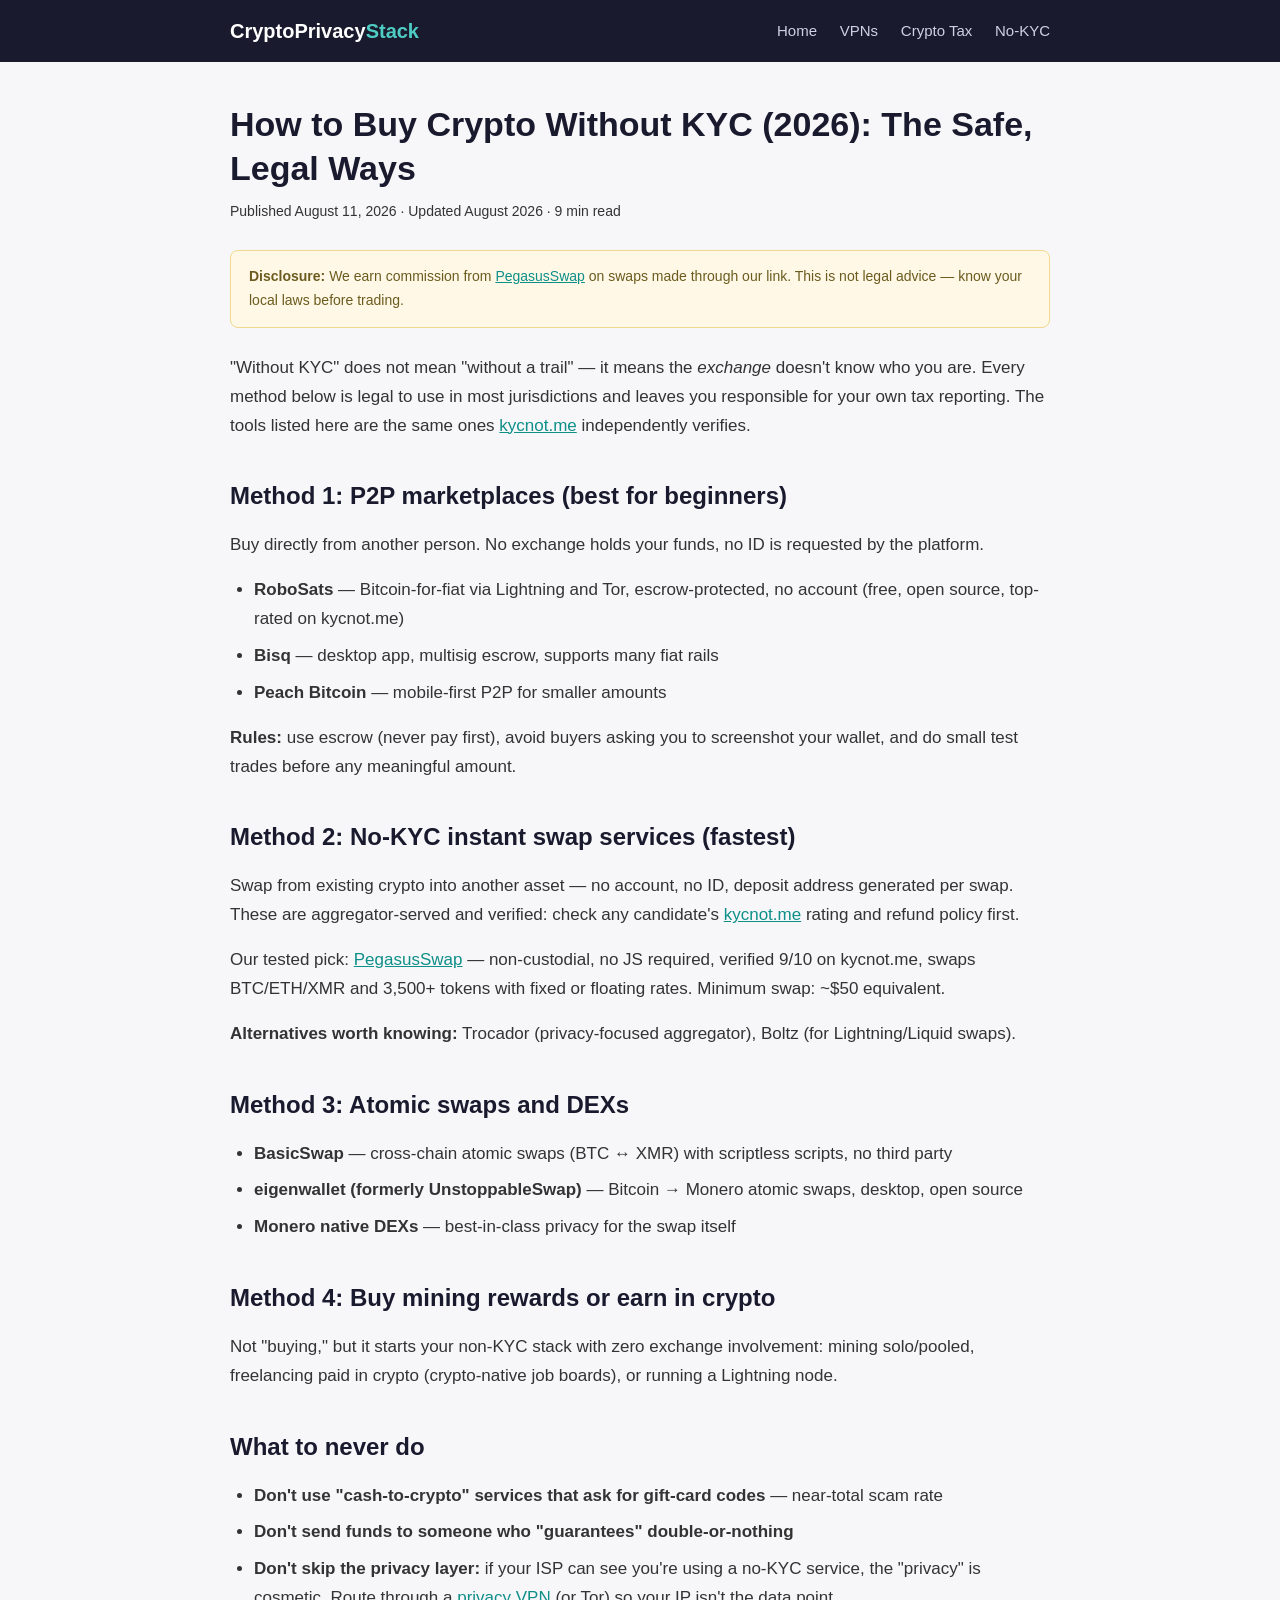
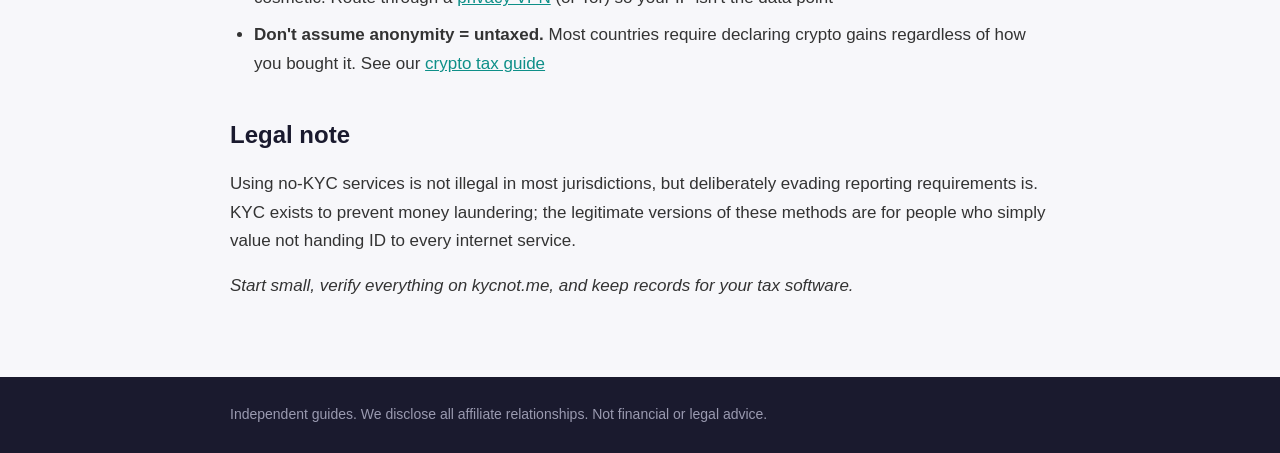
==== articles/how-to-buy-crypto-without-kyc.html @ 2a3b34c2 "Add files via upload" ====
<!DOCTYPE html>
<html lang="en">
<head>
<meta charset="UTF-8">
<meta name="viewport" content="width=device-width, initial-scale=1.0">
<title>How to Buy Crypto Without KYC (2026): The Safe, Legal Ways</title>
<meta name="description" content="Legal ways to buy crypto without handing over ID: P2P marketplaces, atomic swaps, no-KYC exchanges and VPN-protected swaps. Plus what to never do.">
<link rel="canonical" href="https://cryptoprivacystack.github.io/articles/how-to-buy-crypto-without-kyc.html">
<link rel="stylesheet" href="/css/style.css">
<script type="application/ld+json">
{
  "@context": "https://schema.org",
  "@type": "Article",
  "headline": "How to Buy Crypto Without KYC (2026)",
  "datePublished": "2026-08-11",
  "author": {"@type": "Organization", "name": "CryptoPrivacyStack"},
  "publisher": {"@type": "Organization", "name": "CryptoPrivacyStack"}
}
</script>
</head>
<body>
<header>
  <div class="wrap">
    <a class="logo" href="/">CryptoPrivacy<span class="accent">Stack</span></a>
    <nav>
      <a href="/">Home</a>
      <a href="/articles/best-vpn-for-privacy-2026.html">VPNs</a>
      <a href="/articles/koinly-vs-cointracker-vs-coinledger.html">Crypto Tax</a>
      <a href="/articles/how-to-buy-crypto-without-kyc.html">No-KYC</a>
    </nav>
  </div>
</header>

<main class="wrap">
<article class="post">
  <h1>How to Buy Crypto Without KYC (2026): The Safe, Legal Ways</h1>
  <p class="meta">Published August 11, 2026 · Updated August 2026 · 9 min read</p>

  <div class="disclosure">
    <strong>Disclosure:</strong> We earn commission from <a href="[AFFILIATE_PEGASUS]" rel="nofollow sponsored">PegasusSwap</a> on swaps made through our link. This is not legal advice — know your local laws before trading.
  </div>

  <p>"Without KYC" does not mean "without a trail" — it means the <em>exchange</em> doesn't know who you are. Every method below is legal to use in most jurisdictions and leaves you responsible for your own tax reporting. The tools listed here are the same ones <a href="https://kycnot.me" rel="nofollow">kycnot.me</a> independently verifies.</p>

  <h2>Method 1: P2P marketplaces (best for beginners)</h2>
  <p>Buy directly from another person. No exchange holds your funds, no ID is requested by the platform.</p>
  <ul>
    <li><strong>RoboSats</strong> — Bitcoin-for-fiat via Lightning and Tor, escrow-protected, no account (free, open source, top-rated on kycnot.me)</li>
    <li><strong>Bisq</strong> — desktop app, multisig escrow, supports many fiat rails</li>
    <li><strong>Peach Bitcoin</strong> — mobile-first P2P for smaller amounts</li>
  </ul>
  <p><strong>Rules:</strong> use escrow (never pay first), avoid buyers asking you to screenshot your wallet, and do small test trades before any meaningful amount.</p>

  <h2>Method 2: No-KYC instant swap services (fastest)</h2>
  <p>Swap from existing crypto into another asset — no account, no ID, deposit address generated per swap. These are aggregator-served and verified: check any candidate's <a href="https://kycnot.me" rel="nofollow">kycnot.me</a> rating and refund policy first.</p>
  <p>Our tested pick: <a href="[AFFILIATE_PEGASUS]" rel="nofollow sponsored">PegasusSwap</a> — non-custodial, no JS required, verified 9/10 on kycnot.me, swaps BTC/ETH/XMR and 3,500+ tokens with fixed or floating rates. Minimum swap: ~$50 equivalent.</p>
  <p><strong>Alternatives worth knowing:</strong> Trocador (privacy-focused aggregator), Boltz (for Lightning/Liquid swaps).</p>

  <h2>Method 3: Atomic swaps and DEXs</h2>
  <ul>
    <li><strong>BasicSwap</strong> — cross-chain atomic swaps (BTC ↔ XMR) with scriptless scripts, no third party</li>
    <li><strong>eigenwallet (formerly UnstoppableSwap)</strong> — Bitcoin → Monero atomic swaps, desktop, open source</li>
    <li><strong>Monero native DEXs</strong> — best-in-class privacy for the swap itself</li>
  </ul>

  <h2>Method 4: Buy mining rewards or earn in crypto</h2>
  <p>Not "buying," but it starts your non-KYC stack with zero exchange involvement: mining solo/pooled, freelancing paid in crypto (crypto-native job boards), or running a Lightning node.</p>

  <h2>What to never do</h2>
  <ul>
    <li><strong>Don't use "cash-to-crypto" services that ask for gift-card codes</strong> — near-total scam rate</li>
    <li><strong>Don't send funds to someone who "guarantees" double-or-nothing</strong></li>
    <li><strong>Don't skip the privacy layer:</strong> if your ISP can see you're using a no-KYC service, the "privacy" is cosmetic. Route through a <a href="/articles/best-vpn-for-privacy-2026.html">privacy VPN</a> (or Tor) so your IP isn't the data point</li>
    <li><strong>Don't assume anonymity = untaxed.</strong> Most countries require declaring crypto gains regardless of how you bought it. See our <a href="/articles/koinly-vs-cointracker-vs-coinledger.html">crypto tax guide</a></li>
  </ul>

  <h2>Legal note</h2>
  <p>Using no-KYC services is not illegal in most jurisdictions, but deliberately evading reporting requirements is. KYC exists to prevent money laundering; the legitimate versions of these methods are for people who simply value not handing ID to every internet service.</p>

  <p><em>Start small, verify everything on kycnot.me, and keep records for your tax software.</em></p>
</article>
</main>

<footer>
  <div class="wrap">
    <p>Independent guides. We disclose all affiliate relationships. Not financial or legal advice.</p>
  </div>
</footer>
</body>
</html>
---- css/style.css ----
* { margin: 0; padding: 0; box-sizing: border-box; }

body {
  font-family: -apple-system, BlinkMacSystemFont, "Segoe UI", Roboto, Helvetica, Arial, sans-serif;
  line-height: 1.7;
  color: #1a1a2e;
  background: #f7f7fa;
  font-size: 17px;
}

.wrap { max-width: 860px; margin: 0 auto; padding: 0 20px; }

header {
  background: #1a1a2e;
  padding: 14px 0;
  position: sticky;
  top: 0;
  z-index: 10;
}

header .wrap { display: flex; justify-content: space-between; align-items: center; }

.logo { color: #fff; text-decoration: none; font-weight: 700; font-size: 20px; }
.logo .accent { color: #4ecdc4; }

nav a { color: #cfd0e3; text-decoration: none; margin-left: 18px; font-size: 15px; }
nav a:hover { color: #4ecdc4; }

.hero { padding: 60px 0 40px; }
.hero h1 { font-size: 38px; line-height: 1.25; margin-bottom: 16px; }
.lead { color: #555; font-size: 19px; max-width: 720px; }

.list { padding-bottom: 60px; }
.list h2 { margin-bottom: 24px; font-size: 24px; }

.card {
  background: #fff;
  border: 1px solid #e2e2ec;
  border-radius: 10px;
  padding: 22px 26px;
  margin-bottom: 18px;
  box-shadow: 0 1px 3px rgba(0,0,0,.04);
}

.card h3 { margin-bottom: 8px; font-size: 20px; }
.card h3 a { color: #1a1a2e; text-decoration: none; }
.card h3 a:hover { color: #0e8f88; }
.card p { color: #555; font-size: 16px; }

.tag {
  display: inline-block;
  margin-top: 10px;
  background: #e6f4f3;
  color: #0e8f88;
  border-radius: 4px;
  padding: 2px 10px;
  font-size: 13px;
  font-weight: 600;
}

article.post { padding: 40px 0 60px; }
article.post h1 { font-size: 34px; line-height: 1.3; margin-bottom: 10px; }
.meta { color: #888; font-size: 14px; margin-bottom: 30px; }
article.post h2 { font-size: 24px; margin: 36px 0 14px; }
article.post h3 { font-size: 19px; margin: 26px 0 10px; }
article.post p { margin-bottom: 16px; color: #333; }
article.post ul, article.post ol { margin: 0 0 16px 24px; }
article.post li { margin-bottom: 8px; color: #333; }
article.post a { color: #0e8f88; }
article.post table { width: 100%; border-collapse: collapse; margin: 18px 0; font-size: 15px; }
article.post th, article.post td { border: 1px solid #e2e2ec; padding: 9px 12px; text-align: left; }
article.post th { background: #f0f0f6; }

.disclosure {
  background: #fff8e6;
  border: 1px solid #f0d98c;
  border-radius: 8px;
  padding: 14px 18px;
  font-size: 14px;
  color: #6b5b1e;
  margin: 26px 0;
}

footer { background: #1a1a2e; color: #9a9ab0; padding: 26px 0; font-size: 14px; }

@media (max-width: 600px) {
  .hero h1 { font-size: 28px; }
  nav a { margin-left: 10px; font-size: 14px; }
}
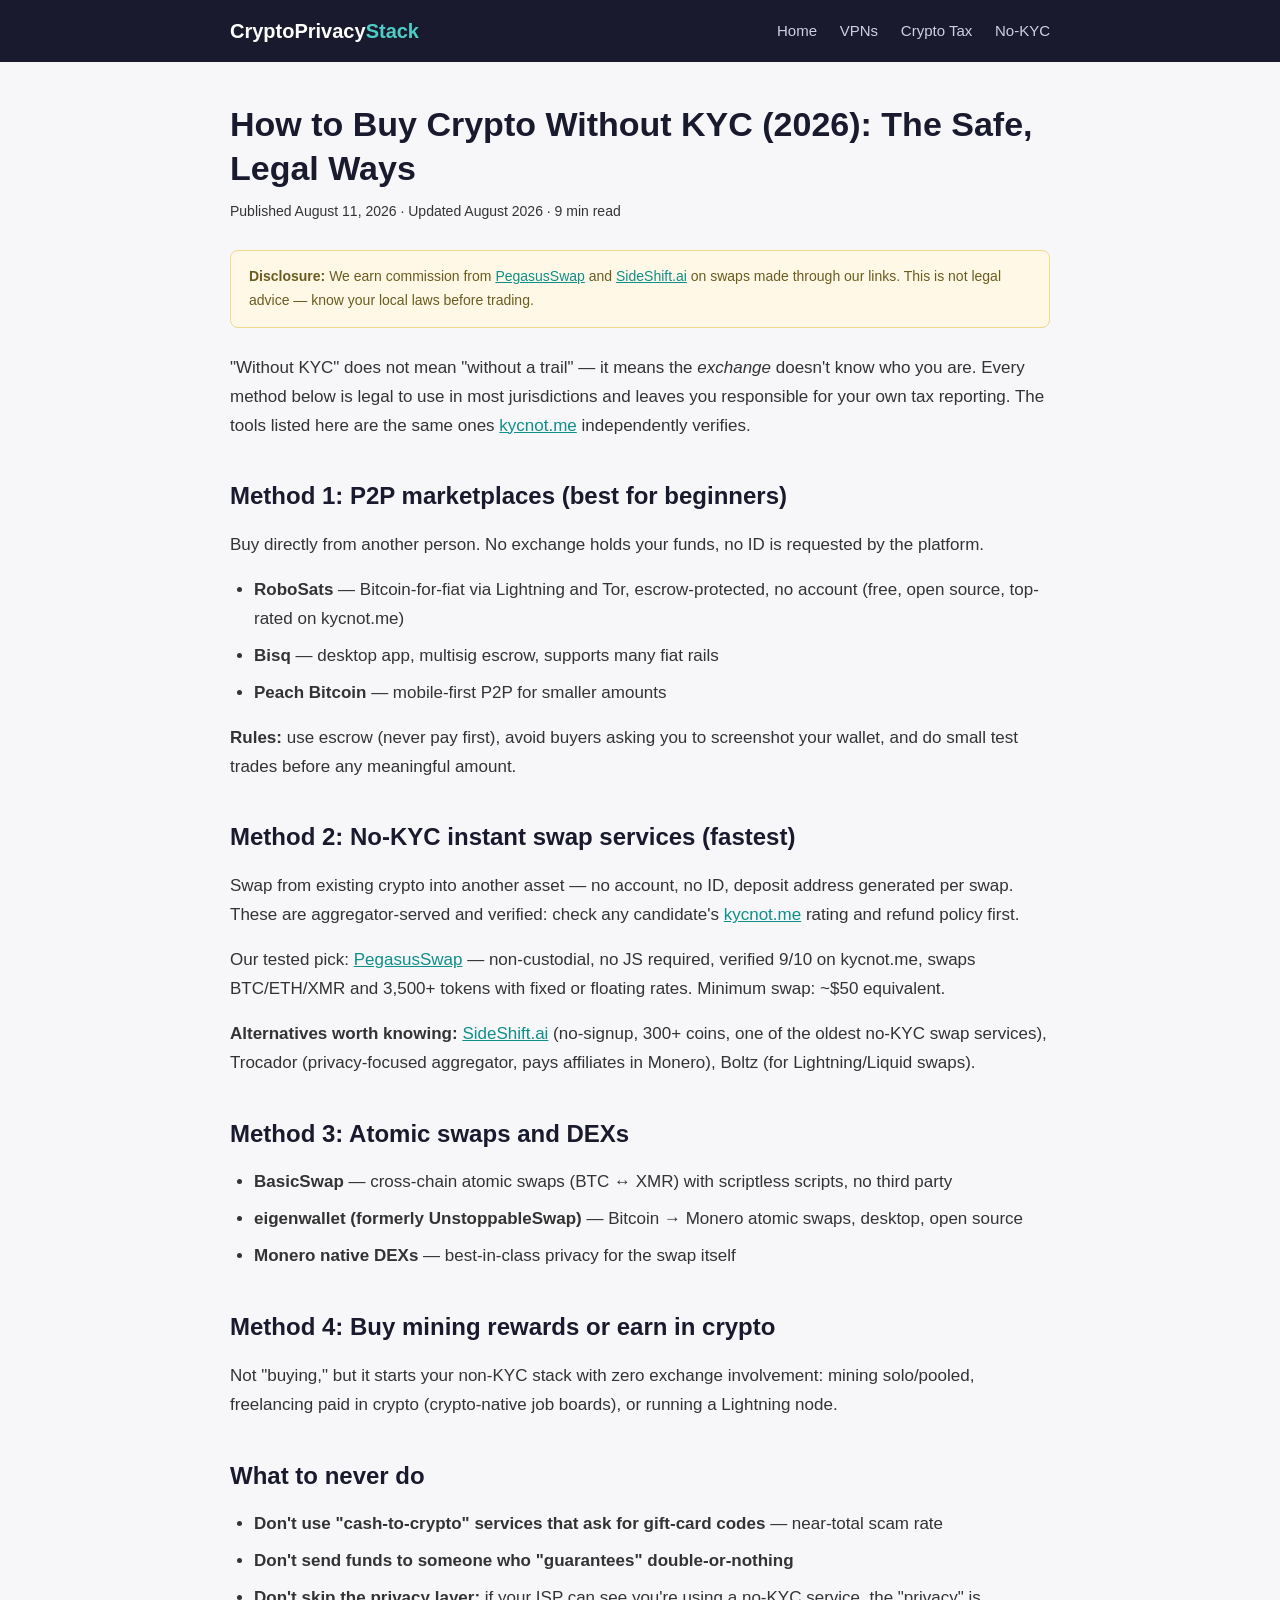
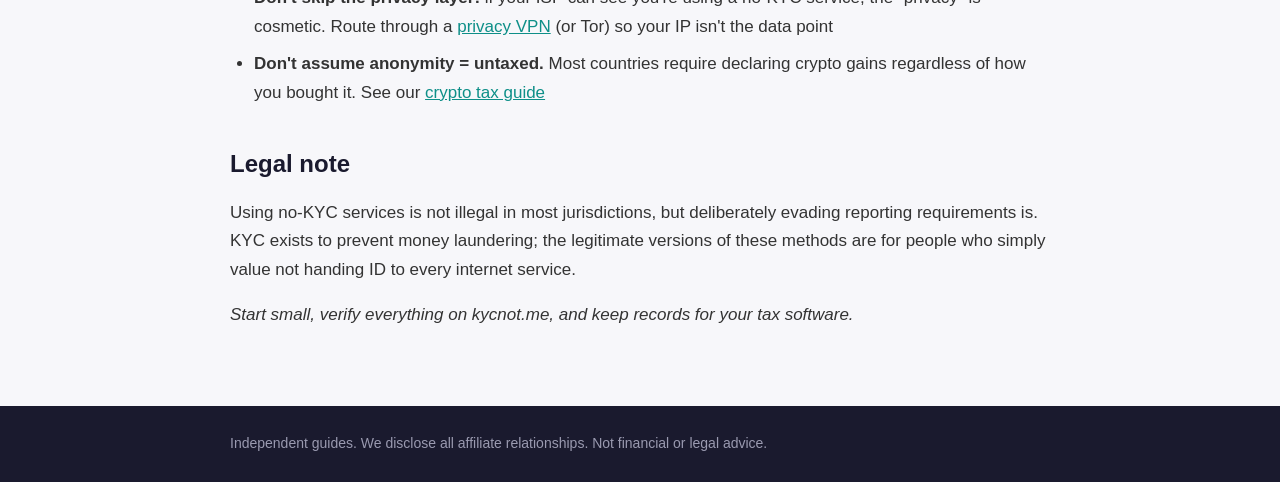
==== commit 77c3dfd2: "Revise affiliate disclosures and swap service details Updated affiliate links and added alternative " ====
--- a/articles/how-to-buy-crypto-without-kyc.html
+++ b/articles/how-to-buy-crypto-without-kyc.html
@@ -37,7 +37,7 @@
   <p class="meta">Published August 11, 2026 · Updated August 2026 · 9 min read</p>
 
   <div class="disclosure">
-    <strong>Disclosure:</strong> We earn commission from <a href="[AFFILIATE_PEGASUS]" rel="nofollow sponsored">PegasusSwap</a> on swaps made through our link. This is not legal advice — know your local laws before trading.
+    <strong>Disclosure:</strong> We earn commission from <a href="https://pegasusswap.com/?ref=FJ2O0VO" rel="nofollow sponsored">PegasusSwap</a> and <a href="https://sideshift.ai/a/8gGKNDjIS" rel="nofollow sponsored">SideShift.ai</a> on swaps made through our links. This is not legal advice — know your local laws before trading.
   </div>
 
   <p>"Without KYC" does not mean "without a trail" — it means the <em>exchange</em> doesn't know who you are. Every method below is legal to use in most jurisdictions and leaves you responsible for your own tax reporting. The tools listed here are the same ones <a href="https://kycnot.me" rel="nofollow">kycnot.me</a> independently verifies.</p>
@@ -53,8 +53,8 @@
 
   <h2>Method 2: No-KYC instant swap services (fastest)</h2>
   <p>Swap from existing crypto into another asset — no account, no ID, deposit address generated per swap. These are aggregator-served and verified: check any candidate's <a href="https://kycnot.me" rel="nofollow">kycnot.me</a> rating and refund policy first.</p>
-  <p>Our tested pick: <a href="[AFFILIATE_PEGASUS]" rel="nofollow sponsored">PegasusSwap</a> — non-custodial, no JS required, verified 9/10 on kycnot.me, swaps BTC/ETH/XMR and 3,500+ tokens with fixed or floating rates. Minimum swap: ~$50 equivalent.</p>
-  <p><strong>Alternatives worth knowing:</strong> Trocador (privacy-focused aggregator), Boltz (for Lightning/Liquid swaps).</p>
+  <p>Our tested pick: <a href="https://pegasusswap.com/?ref=FJ2O0VO" rel="nofollow sponsored">PegasusSwap</a> — non-custodial, no JS required, verified 9/10 on kycnot.me, swaps BTC/ETH/XMR and 3,500+ tokens with fixed or floating rates. Minimum swap: ~$50 equivalent.</p>
+  <p><strong>Alternatives worth knowing:</strong> <a href="https://sideshift.ai/a/8gGKNDjIS" rel="nofollow sponsored">SideShift.ai</a> (no-signup, 300+ coins, one of the oldest no-KYC swap services), Trocador (privacy-focused aggregator, pays affiliates in Monero), Boltz (for Lightning/Liquid swaps).</p>
 
   <h2>Method 3: Atomic swaps and DEXs</h2>
   <ul>
@@ -87,4 +87,4 @@
   </div>
 </footer>
 </body>
-</html>+</html>
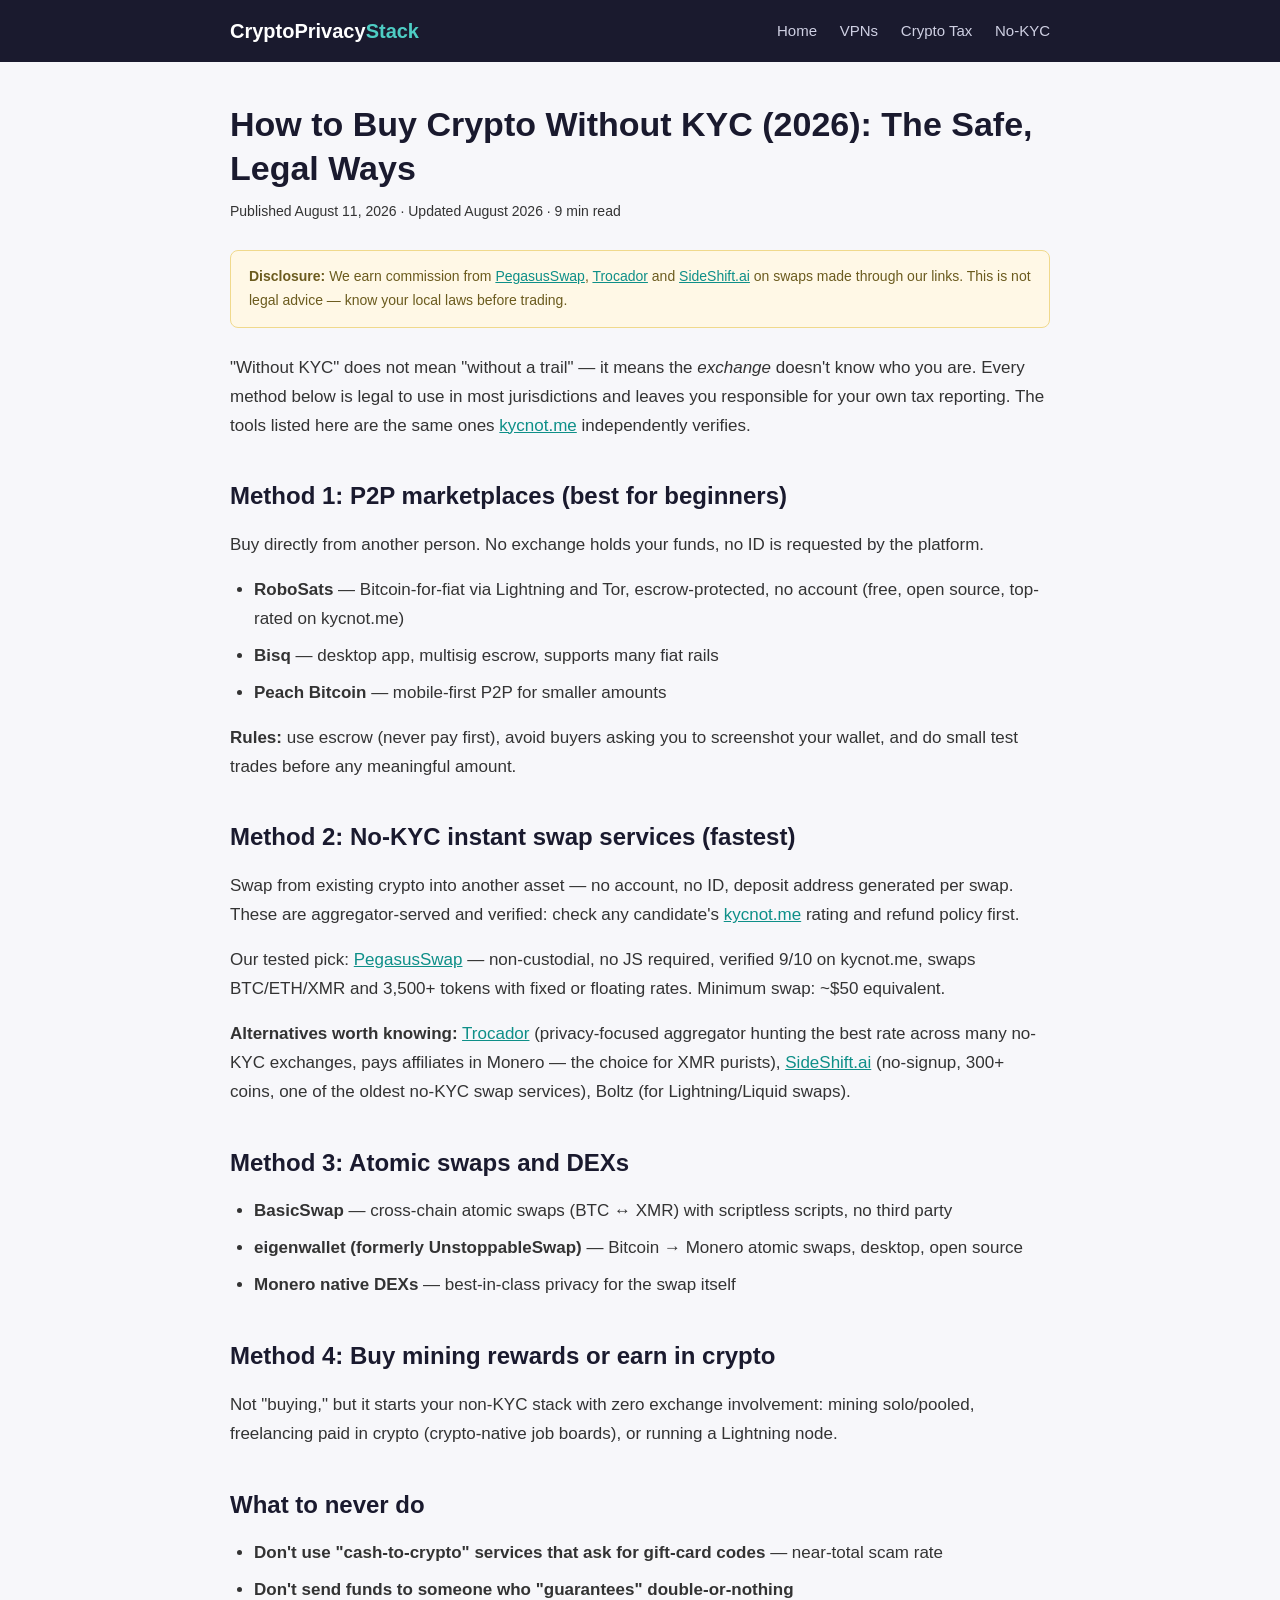
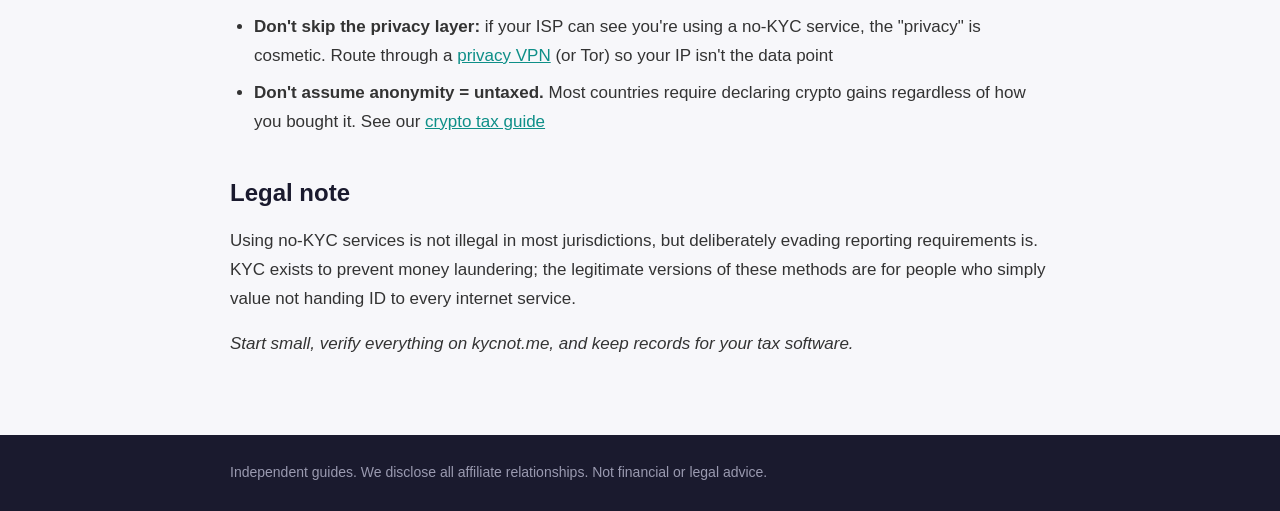
==== commit d98372ab: "Revise affiliate disclosures and swap service options Updated affiliate links and added new service " ====
--- a/articles/how-to-buy-crypto-without-kyc.html
+++ b/articles/how-to-buy-crypto-without-kyc.html
@@ -37,7 +37,7 @@
   <p class="meta">Published August 11, 2026 · Updated August 2026 · 9 min read</p>
 
   <div class="disclosure">
-    <strong>Disclosure:</strong> We earn commission from <a href="https://pegasusswap.com/?ref=FJ2O0VO" rel="nofollow sponsored">PegasusSwap</a> and <a href="https://sideshift.ai/a/8gGKNDjIS" rel="nofollow sponsored">SideShift.ai</a> on swaps made through our links. This is not legal advice — know your local laws before trading.
+    <strong>Disclosure:</strong> We earn commission from <a href="https://pegasusswap.com/?ref=FJ2O0VO" rel="nofollow sponsored">PegasusSwap</a>, <a href="https://trocador.app/?ref=UJabC1mGqM" rel="nofollow sponsored">Trocador</a> and <a href="https://sideshift.ai/a/8gGKNDjIS" rel="nofollow sponsored">SideShift.ai</a> on swaps made through our links. This is not legal advice — know your local laws before trading.
   </div>
 
   <p>"Without KYC" does not mean "without a trail" — it means the <em>exchange</em> doesn't know who you are. Every method below is legal to use in most jurisdictions and leaves you responsible for your own tax reporting. The tools listed here are the same ones <a href="https://kycnot.me" rel="nofollow">kycnot.me</a> independently verifies.</p>
@@ -54,7 +54,7 @@
   <h2>Method 2: No-KYC instant swap services (fastest)</h2>
   <p>Swap from existing crypto into another asset — no account, no ID, deposit address generated per swap. These are aggregator-served and verified: check any candidate's <a href="https://kycnot.me" rel="nofollow">kycnot.me</a> rating and refund policy first.</p>
   <p>Our tested pick: <a href="https://pegasusswap.com/?ref=FJ2O0VO" rel="nofollow sponsored">PegasusSwap</a> — non-custodial, no JS required, verified 9/10 on kycnot.me, swaps BTC/ETH/XMR and 3,500+ tokens with fixed or floating rates. Minimum swap: ~$50 equivalent.</p>
-  <p><strong>Alternatives worth knowing:</strong> <a href="https://sideshift.ai/a/8gGKNDjIS" rel="nofollow sponsored">SideShift.ai</a> (no-signup, 300+ coins, one of the oldest no-KYC swap services), Trocador (privacy-focused aggregator, pays affiliates in Monero), Boltz (for Lightning/Liquid swaps).</p>
+  <p><strong>Alternatives worth knowing:</strong> <a href="https://trocador.app/?ref=UJabC1mGqM" rel="nofollow sponsored">Trocador</a> (privacy-focused aggregator hunting the best rate across many no-KYC exchanges, pays affiliates in Monero — the choice for XMR purists), <a href="https://sideshift.ai/a/8gGKNDjIS" rel="nofollow sponsored">SideShift.ai</a> (no-signup, 300+ coins, one of the oldest no-KYC swap services), Boltz (for Lightning/Liquid swaps).</p>
 
   <h2>Method 3: Atomic swaps and DEXs</h2>
   <ul>
